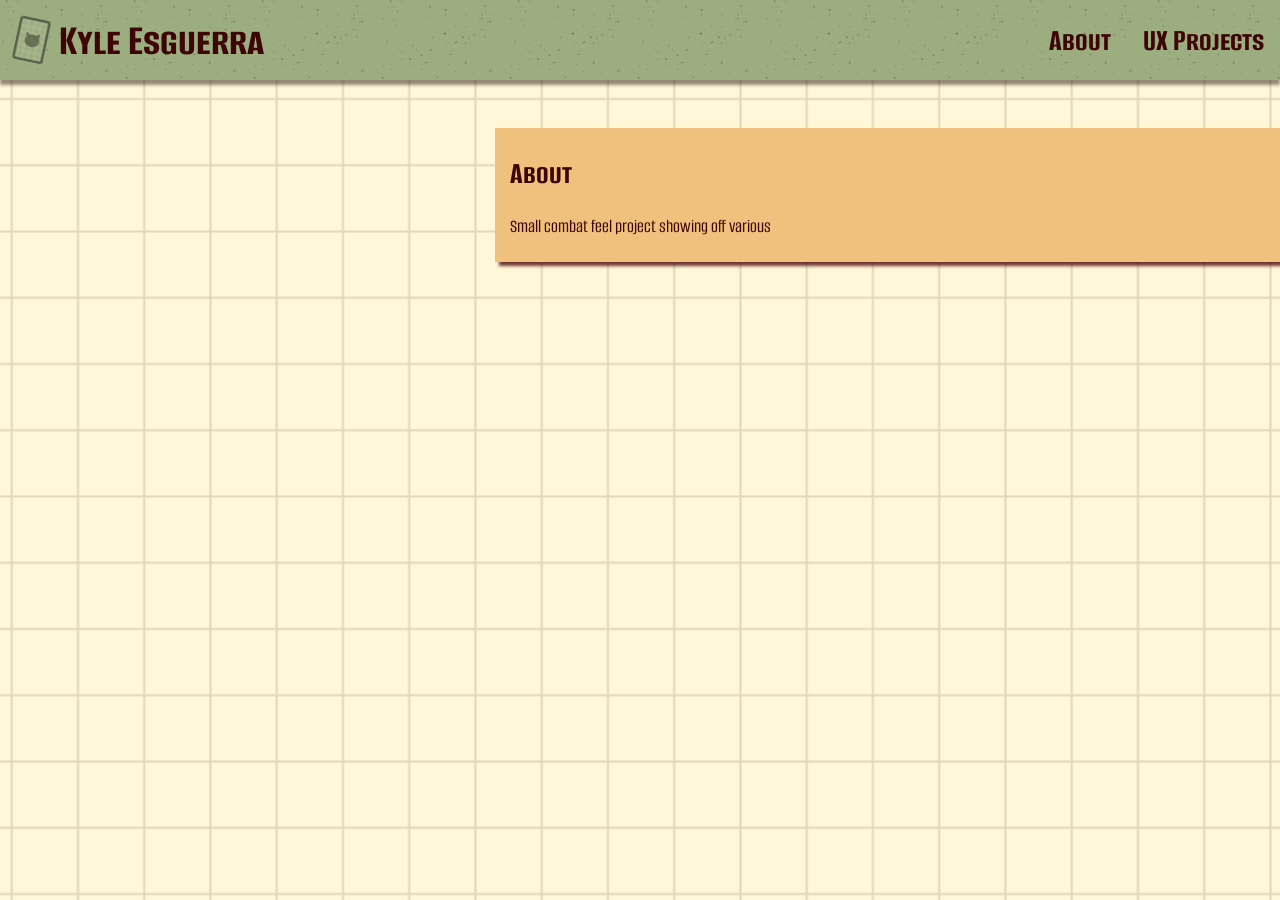
==== Projects/Paper Isles/index.html @ b3b3fedb "Update file hierarchy" ====
<!DOCTYPE html>
<html lang="en">
<head>
    <meta charset="UTF-8">
    <meta name="viewport" content="width=device-width, initial-scale=1.0">
    <link rel="icon" type="image/x-icon" href="/Assets/Card-back.svg">
    <link rel="stylesheet" href="/Styles/style.css">
    
    <title>Paper Isle</title>
    <link rel="stylesheet" href="style.css">
</head>

<body>
    <script id="load-nav" src="/loadnav.js"></script>
    <main>
        <div class="content"></div>
        <div class="card content">
            <h1>About</h1>
            <p> Small combat feel project showing off various</p>
        </div>
    </main>
    



</body>
</html>
---- Styles/style.css ----
@import 'fonts.css';

:root{
    --_background : var(--background,#FFF7D8);
    --_accent-1: var(--accent-1,#9CAE7F);
    --_secondary-1: var(--secondary-1,#F0C07D);
    --_accent-1-light:oklch(from var(--_accent-1) calc(l + .1) c h);
    --text-color: #3d0505;
    --text-color-bold: #5c0f0f;
    --shadow-harsh: rgba(77, 10, 10, 0.795);
    --shadow-soft:  rgba(34, 12, 12, 0.466);
    --drop-shadow: 5px 5px 4px var(--shadow-soft);
}

svg{
    color: #1B0000;
    fill: #1B0000;
}

body {
    color: var(--text-color);

    background-color: var(--_background);
    background-image: url(/Assets/BG.png);
    background-repeat: repeat;
    background-position: center;

    background-size: 265px ;
    margin: 0;

}

main {
    --padding: min(calc(pow(calc(10vw/1px),1.5)/100 * 1vw),30%);
    padding-block-start: 2rem;
    
    display: grid;
    grid-template-columns: [edge-start] var(--padding) [content-start] 10fr [content-end] var(--padding) [edge-end];    

    row-gap: 1rem;
}
 
main > *{
    grid-column: content;
} 

.full-width{
    grid-column: edge;
}

section{
    margin-block-end: 1rem;
}

.content{
    grid-column: content;
}

/* ------------------ Navigation Classes ------------------ */

.navbar{
    --nav-height: max(5rem,1vw);
    background-color: var(--_accent-1);
    background-image: url(/Assets/HUD.png);
    background-repeat: repeat-x;

    height: var(--nav-height);
    position: sticky;
    top: 0;
    
    display: flex;
    align-items: center;
    justify-content: space-between;
    padding-inline: clamp(0.5rem, calc(pow(calc(50vw/200px),1.6) * 1vw),30%);


    box-shadow: 0px 5px 3px var(--shadow-soft);

    transition: top .1s ease-out;
    z-index: 5;


}

/* -------- Nav Buttons & Dropdowns -------- */
.nav-links{
    list-style: none;
    display: flex;
}

.nav-links a{
    padding-inline: 1rem;
    padding-block: 1.25rem;
    display: inline-block;

    padding: auto;
    text-decoration: none;
    color: inherit;

}
.nav-links a:hover{
    background-color: var(--_accent-1-light);
    box-shadow: var(--drop-shadow);
}

.nav-dropdown{
    position: absolute;
    display: flex;
    flex-direction: column;

    background-color: aqua;
    box-shadow: var(--drop-shadow);
    
    left: anchor(var(--anchor-name) start);
    top: anchor(var(--anchor-name) bottom);
    right: anchor(var(--anchor-name) end);

    z-index: -1;
}

.nav-dropdown ul{
    padding: 0px;
    list-style: none;
    align-items: center;
}


/* -------- Hamburger Menu -------- */

.top-line{
    transform-origin: translate(10px 100px);
}

.dropdown{
    background-color: transparent;
    border-color: transparent;
}
.dropdown line{
    stroke: var(--text-color-bold);
    stroke-width: 10px;
    stroke-linecap: round;
}

.dropdown.list{
    position:fixed;
    inset-block-start: 5rem;
    flex-direction: column;
    align-items: center;
    bottom: 0;
    margin: 0px;
    padding: 10px;
    background-color: #b97979;
    width: 100%;

    display: none;

}

/* -------- Fancy Logo -------- */
.home{
    text-decoration: none;
    display: flex;
    align-items: center;
    
    color:inherit;
    font-size: 2.8rem;
    margin-inline-start: 1rem;
    gap: 0.75rem;

    height: flex;
}
#logo{
    --card-width: 0.7em;
    width: var(--card-width);
    height: calc(var(--card-width) * 3.5/2.5);
    line-height: 0;
    rotate: 12deg;
    transition: all 0.25s;
    transform-style: preserve-3d;
    
}

.home:hover #logo{
    transform: rotateY(180deg);
}

#logo-front,
#logo-back{
    width: var(--card-width);
    backface-visibility: hidden;
}

#logo-back{
    
    position: relative;
    transform: rotateY(180deg);
    bottom:100%
}

/* ------------------ Resolution Size Differences ------------------ */

.small-screen{
    display: none
}
@media screen and (max-width: 600px) {
    .small-screen{
        display: flex;
    }
    .nav-small{
        display: none;
    }
}

/* ------------------ Info Cards ------------------ */
.card{
    display: flexbox;
    background-color: var(--_secondary-1);
    padding: 5px 15px;
    box-shadow: 4px 4px 3px var(--shadow-harsh);
    size: 1rem;
}


.card-container{
    display: flex;

    gap: 1.6rem;
    justify-items: center;
    justify-content: center;

    flex-wrap: wrap;    
}
.project-card{
    display: flex;
    flex-direction: column;
    padding-block-end: 10px;
    
    background-color: var(--_secondary-1);
    box-shadow: 6px 6px 3px var(--shadow-soft);
    
    text-decoration: none;
    color: var(--text-color);

    transition: transform 0.1s ease-in, box-shadow 0.1s ease-in;

    width: clamp(20ch,10rem + 3vw,28%);
    min-height: 16rem;
}
.project-card h1{
    margin-inline-start: 2.5%;
    margin-block: 0;
}
.project-card p{
    grid-area: info;
    margin-inline: 5%;
    margin-block: auto 0;

}
.project-card img{
    aspect-ratio: 16/9;
    max-width: 100%;
    /* object-fit: fit; */
}
.project-card:hover{
    transform: scale(1.05);
    box-shadow: 6px 6px 3px var(--shadow-harsh);
}
.project-card:hover h1{
    color: var(--bold-text-color);
    
}
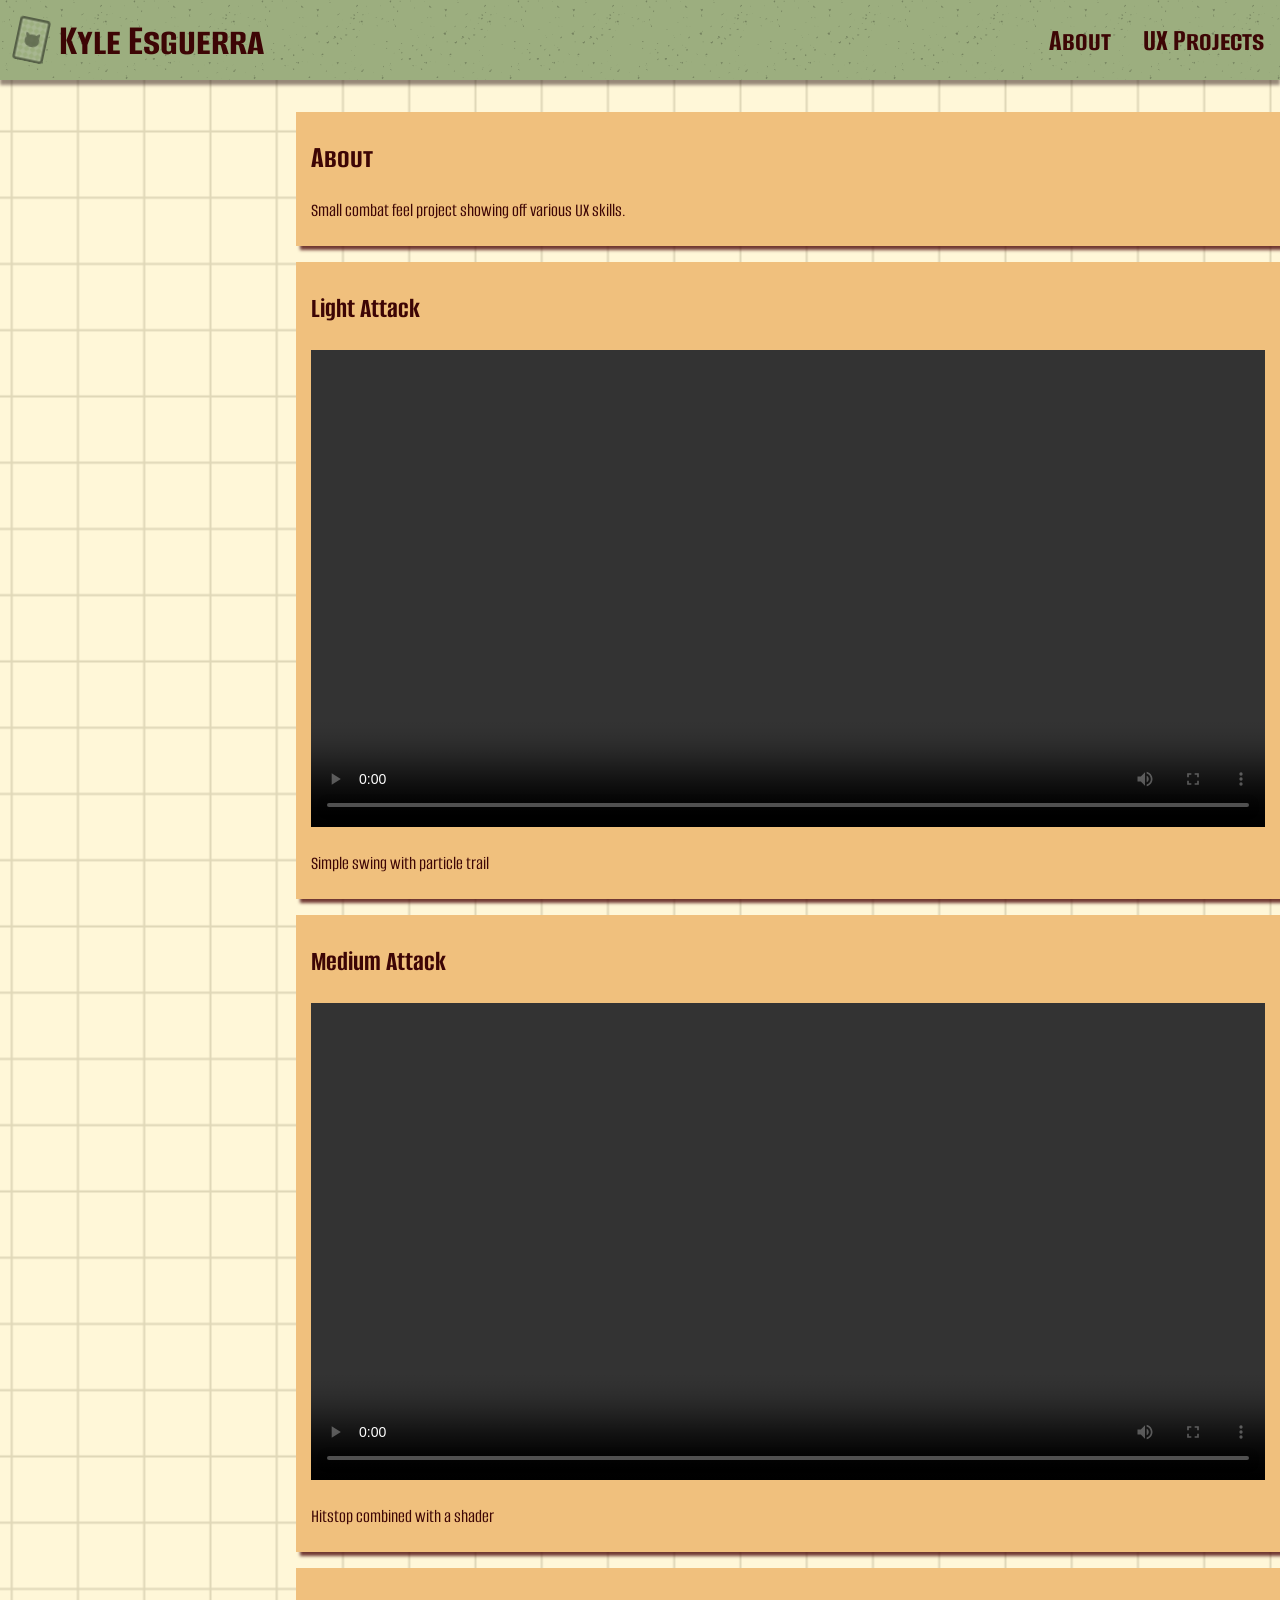
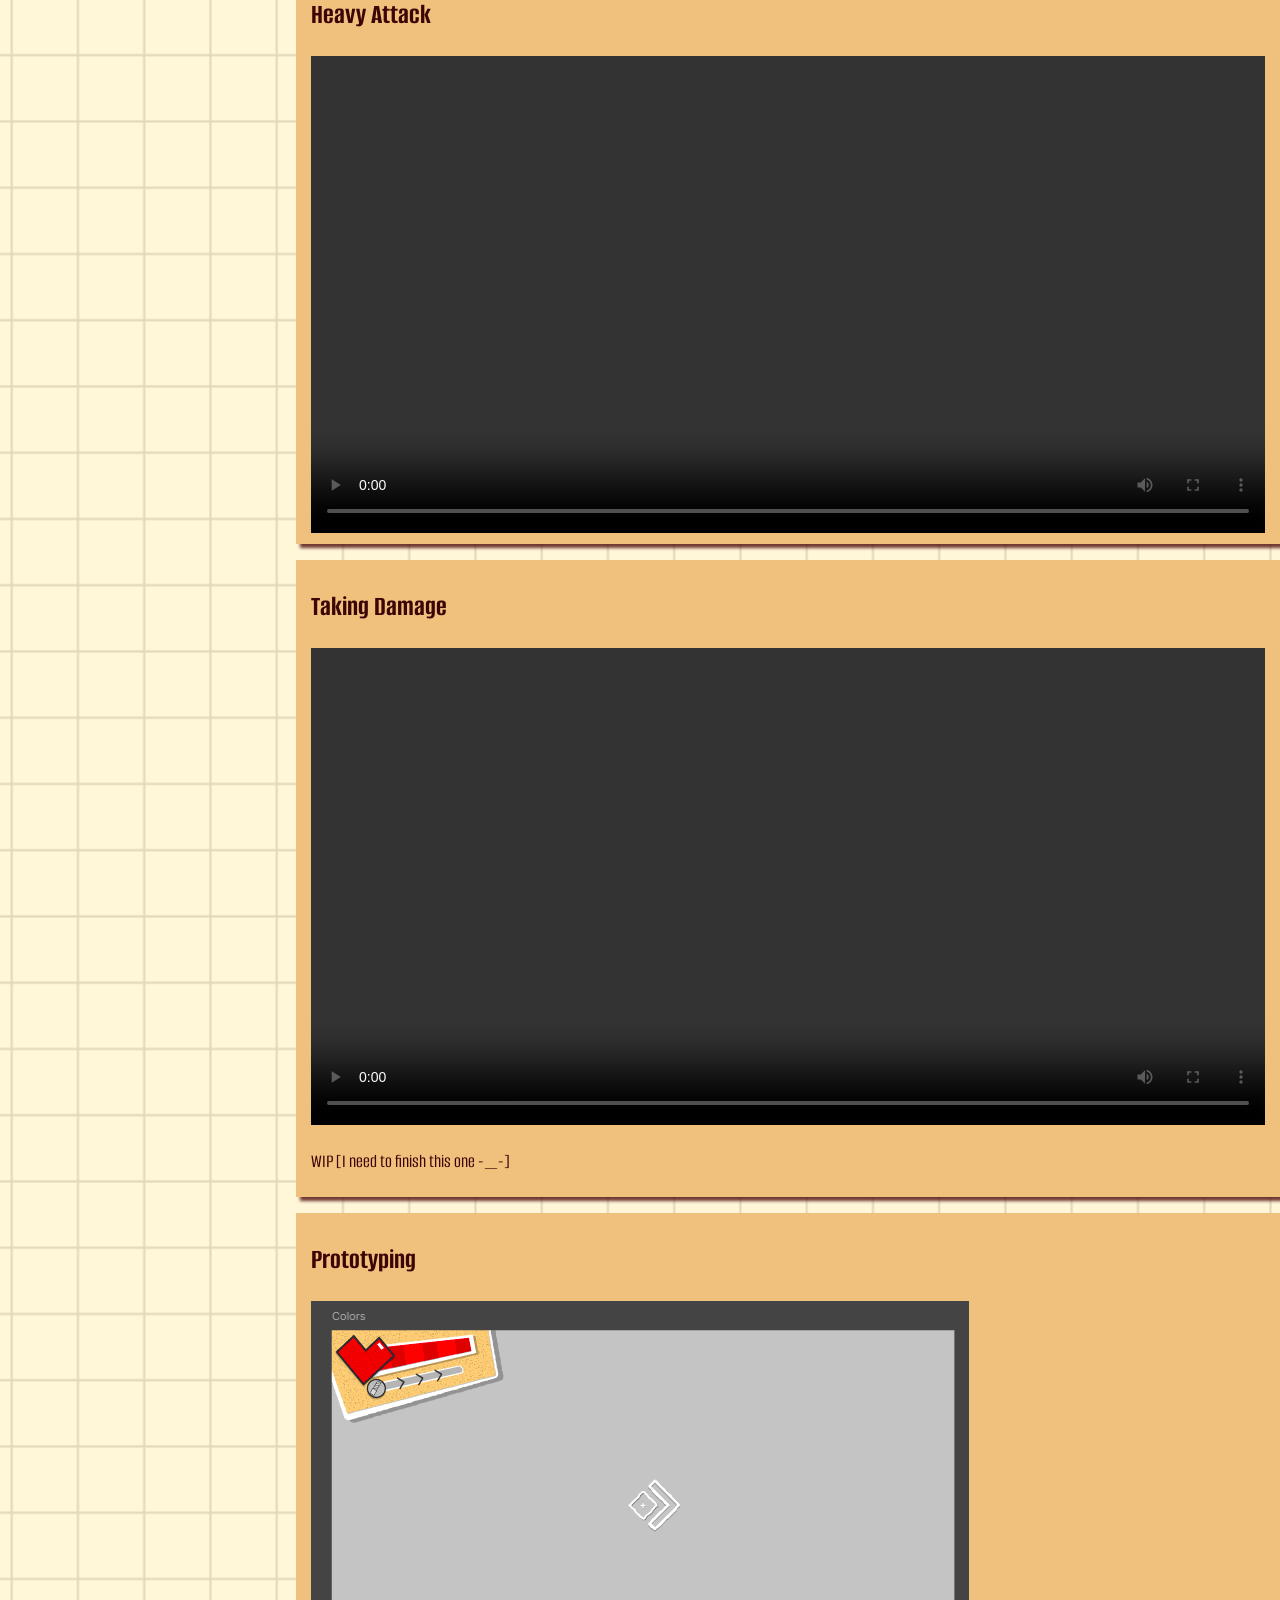
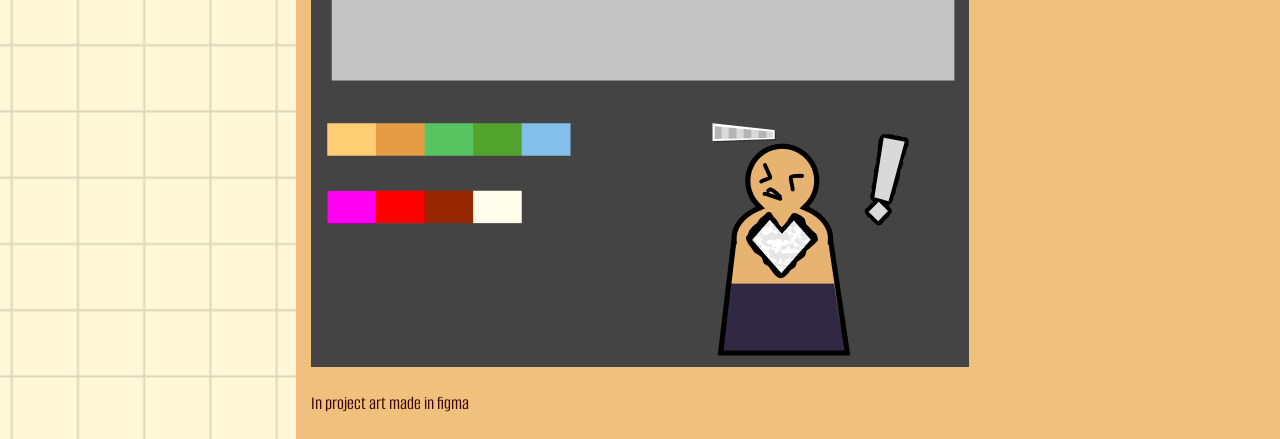
==== commit 497ab277: "Added content to Paper Isles page Added gameplay videos" ====
--- a/Projects/Paper Isles/index.html
+++ b/Projects/Paper Isles/index.html
@@ -12,12 +12,44 @@
 
 <body>
     <script id="load-nav" src="/loadnav.js"></script>
-    <main>
-        <div class="content"></div>
-        <div class="card content">
+    <main class="content-grid row-gap">
+        <div class="card">
             <h1>About</h1>
-            <p> Small combat feel project showing off various</p>
+            <p> Small combat feel project showing off various UX skills.</p>
         </div>
+        <section class="card">
+            <h2>Light Attack</h2>
+            <video width="100%" controls>
+                <source src="Videos/Light.mp4">
+            </video>
+            <p>Simple swing with particle trail</p>
+        </section>
+        <section class="card">
+            <h2>Medium Attack</h2>
+            <video width="100%" controls>
+                <source src="Videos/Medium.mp4">
+            </video>
+            <p>Hitstop combined with a shader</p>
+        </section>
+        <section class="card">
+            <h2>Heavy Attack</h2>
+            <video width="100%" controls>
+                <source src="Videos/Heavy.mp4">
+            </video>
+            
+        </section>
+        <section class="card">
+            <h2>Taking Damage</h2>
+            <video width="100%" controls>
+                <source src="Videos/Damaged.mp4">
+            </video>
+            <p>WIP [I need to finish this one -_-]</p>
+        </section>
+        <section class="card">
+            <h2> Prototyping </h2>
+            <img src="Prototyping.png">
+            <p>In project art made in figma</p>
+        </section>
     </main>
     
 
--- a/Styles/style.css
+++ b/Styles/style.css
@@ -31,29 +31,26 @@
 }
 
 main {
+    padding-block-start: 2rem;
+}
+ 
+.content-grid,
+.full-width {
     --padding: min(calc(pow(calc(10vw/1px),1.5)/100 * 1vw),30%);
-    padding-block-start: 2rem;
-    
     display: grid;
-    grid-template-columns: [edge-start] var(--padding) [content-start] 10fr [content-end] var(--padding) [edge-end];    
-
-    row-gap: 1rem;
-}
- 
-main > *{
+    grid-template-columns: [edge-start] var(--padding) [content-start] 10fr [content-end] var(--padding) [edge-end];
+}
+.content-grid > * ,
+.full-width   > * {
     grid-column: content;
-} 
+}
 
 .full-width{
     grid-column: edge;
 }
 
-section{
-    margin-block-end: 1rem;
-}
-
-.content{
-    grid-column: content;
+.row-gap{
+    row-gap: 1rem;
 }
 
 /* ------------------ Navigation Classes ------------------ */
